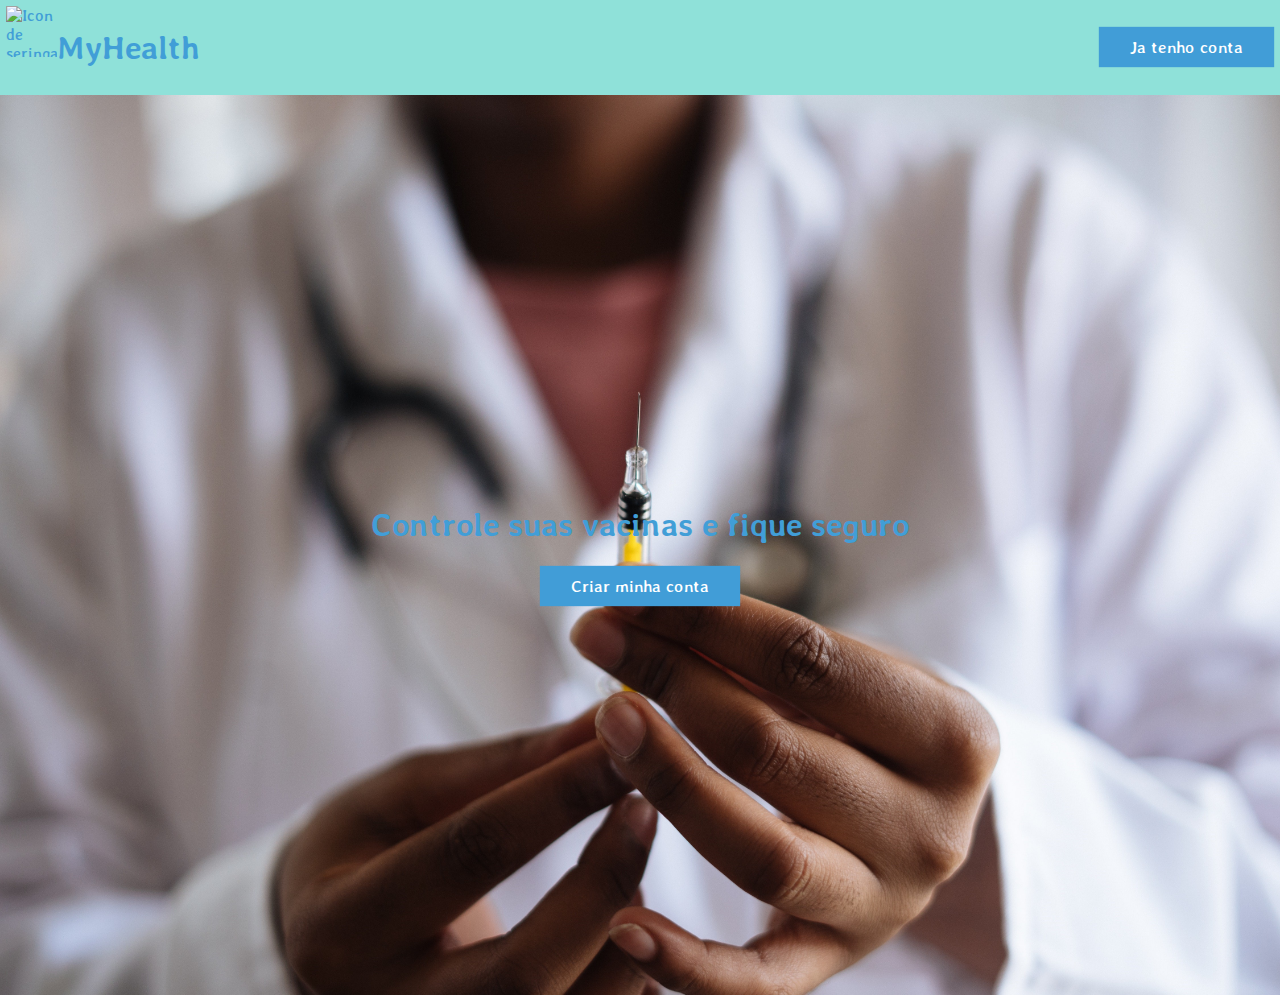
==== html/Index.html @ 2eaed749 "Inicial" ====
<!DOCTYPE html>
<html>
    <head>
        <link rel="icon" type="png" href="https://cdn-icons-png.flaticon.com/512/1021/1021562.png">  
        <title>MyHealth</title>     
        
        <link rel="stylesheet" href="/css/styleIndex.css">
    </head>
    <body>
        <!-- #region Cabeçalho -->
        <nav>
            <div id="div_logoEnome">
                <img id="iconePage" src="https://cdn-icons-png.flaticon.com/512/1021/1021562.png" alt="Icon de seringa">
                <h1>MyHealth</h1>
            </div>            
            <a class="btn" href="">Ja tenho conta</a>
        </nav>
        <!-- #endregion -->
        <!-- #region Corpo -->
        <Main>
            <section>
                <h1>
                    Controle suas vacinas e fique seguro
                </h1>
                <a class="btn" href="">Criar minha conta</a>
            </section>           
        </Main>
        <!-- #endregion -->
    </body>
</html>
---- css/styleIndex.css ----
@import url('https://fonts.googleapis.com/css2?family=Averia+Libre&display=swap');

body{
    margin: 0;
    color: #419ED7;
    font-family: 'Averia Libre';
}
#iconePage{
    width: 51px;
    height: 51px;
}
nav{
    background-color: #8FE1D9;
    display: flex;
    flex-direction: row;
    justify-content: space-between;
    align-items: center;
    padding: 0.5%;
}
#div_logoEnome{
    display: flex;                
}
main{
    background: url(/img/noticias_vacina.jpg);
    background-position: center;
    background-size: cover;
    height: 100vh;
    display: flex;
    flex-direction: column;
    align-items: center;
    justify-content: center;
}
section{
    display: flex;
    flex-direction: column;
    justify-content: center;
    align-items: center;
    
}
.btn{
    box-shadow: 0px 0px 1px 0px #419dd7;
    background:linear-gradient(to bottom, #419dd7 5%, #419dd7 100%);
    background-color:#419dd7;
    display:inline-block;
    cursor:pointer;
    color:#ffffff;
    font-size:17px;
    padding:10px 31px;
    text-decoration:none;
}
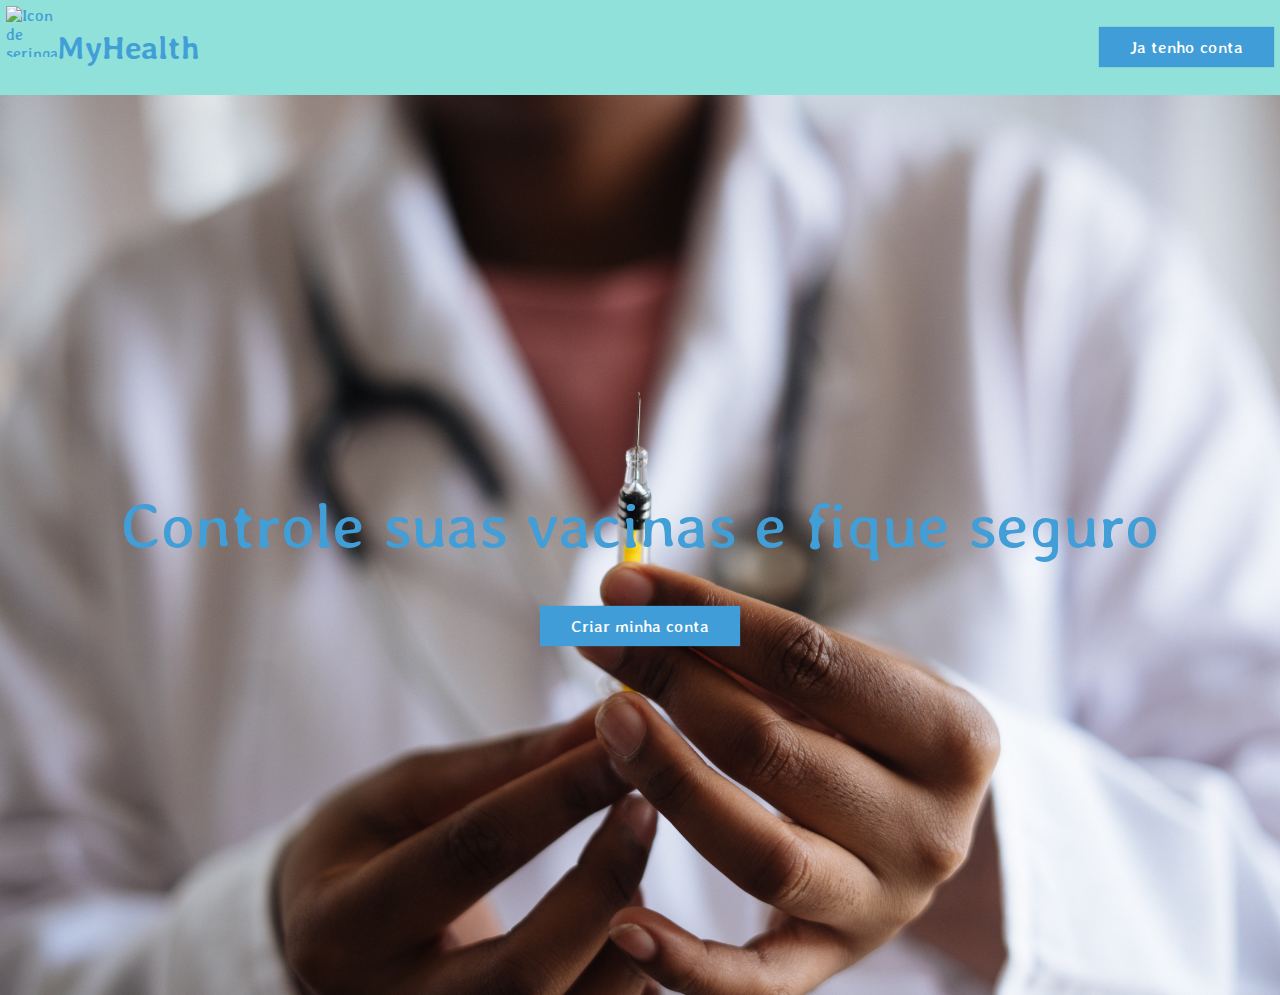
==== commit f06f77ae: "Alteração no css" ====
--- a/html/Index.html
+++ b/html/Index.html
@@ -13,16 +13,14 @@
                 <img id="iconePage" src="https://cdn-icons-png.flaticon.com/512/1021/1021562.png" alt="Icon de seringa">
                 <h1>MyHealth</h1>
             </div>            
-            <a class="btn" href="">Ja tenho conta</a>
+            <a class="btn" href="/html/Entrar.html">Ja tenho conta</a>
         </nav>
         <!-- #endregion -->
         <!-- #region Corpo -->
         <Main>
             <section>
-                <h1>
-                    Controle suas vacinas e fique seguro
-                </h1>
-                <a class="btn" href="">Criar minha conta</a>
+                <h1>Controle suas vacinas e fique seguro</h1>
+                <a class="btn" href="/html/Criar_conta.html">Criar minha conta</a>
             </section>           
         </Main>
         <!-- #endregion -->
--- a/css/styleIndex.css
+++ b/css/styleIndex.css
@@ -37,6 +37,14 @@
     align-items: center;
     
 }
+
+section h1{
+    font-weight: 400;
+    font-size: 64px;
+    line-height: 76px;
+    text-align: center;
+}
+
 .btn{
     box-shadow: 0px 0px 1px 0px #419dd7;
     background:linear-gradient(to bottom, #419dd7 5%, #419dd7 100%);
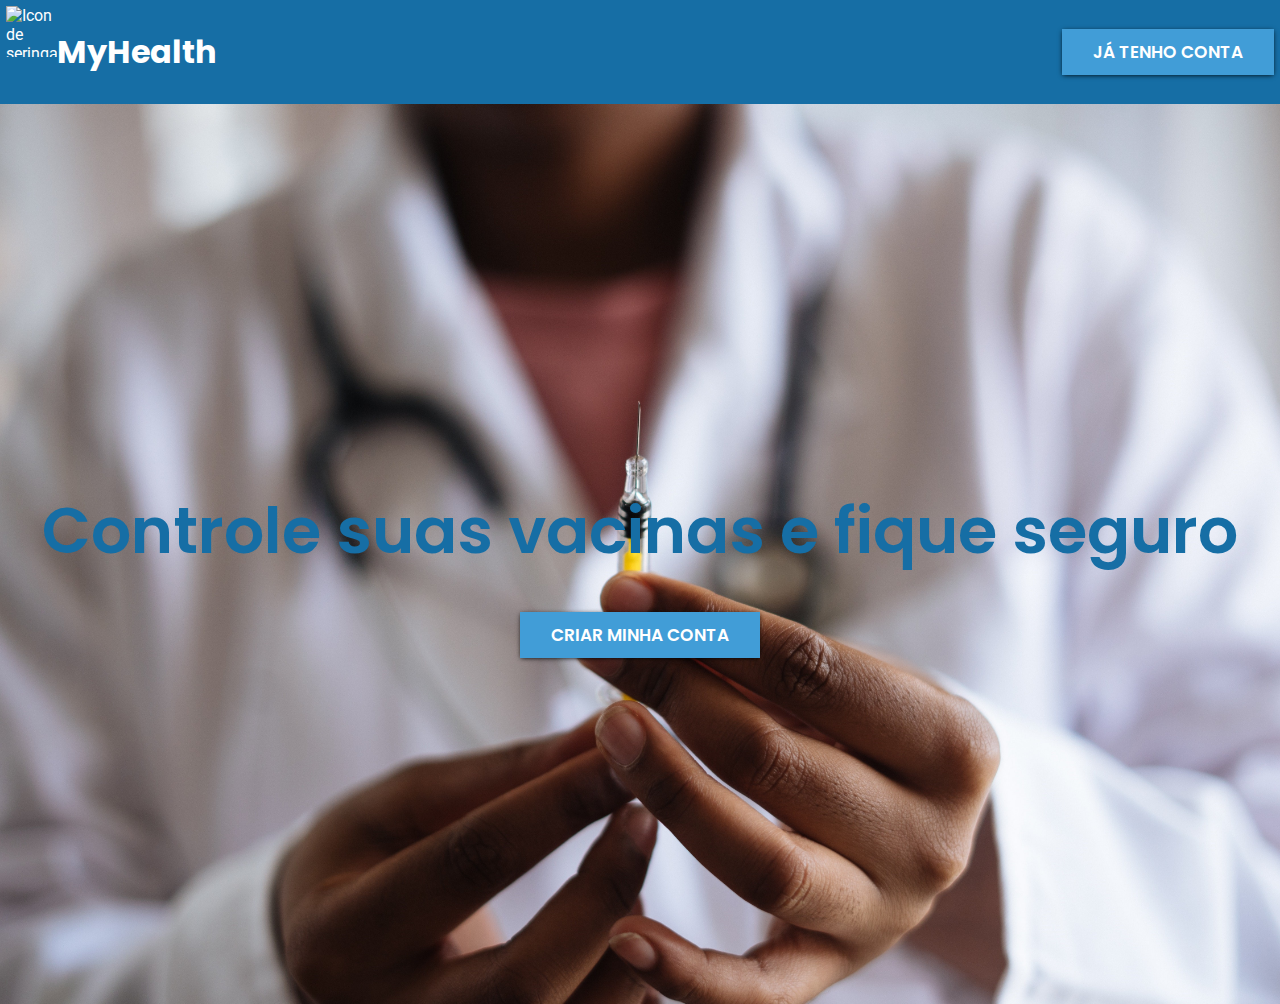
==== commit 0be5ccb1: "refactor: mudança do design das cores do layout" ====
--- a/html/Index.html
+++ b/html/Index.html
@@ -4,25 +4,22 @@
         <link rel="icon" type="png" href="https://cdn-icons-png.flaticon.com/512/1021/1021562.png">  
         <title>MyHealth</title>     
         
+        <link rel="stylesheet" href="/css/StyleDefault.css">
         <link rel="stylesheet" href="/css/styleIndex.css">
     </head>
     <body>
-        <!-- #region Cabeçalho -->
         <nav>
             <div id="div_logoEnome">
                 <img id="iconePage" src="https://cdn-icons-png.flaticon.com/512/1021/1021562.png" alt="Icon de seringa">
                 <h1>MyHealth</h1>
             </div>            
-            <a class="btn" href="/html/Entrar.html">Ja tenho conta</a>
+            <a class="btn" href="/html/Entrar.html">Já tenho conta</a>
         </nav>
-        <!-- #endregion -->
-        <!-- #region Corpo -->
         <Main>
             <section>
-                <h1>Controle suas vacinas e fique seguro</h1>
+                <h1 class="title">Controle suas vacinas e fique seguro</h1>
                 <a class="btn" href="/html/Criar_conta.html">Criar minha conta</a>
             </section>           
         </Main>
-        <!-- #endregion -->
     </body>
 </html>--- a/css/StyleDefault.css
+++ b/css/StyleDefault.css
@@ -0,0 +1,25 @@
+@import url('https://fonts.googleapis.com/css2?family=Poppins:wght@100;400;500;600;700;800;900&display=swap');
+@import url('https://fonts.googleapis.com/css2?family=Roboto:wght@100;400;500;700;900&display=swap');
+
+body {
+  margin: 0;
+  padding: 0;
+  font-family: 'Roboto', sans-serif;
+}
+
+h1, h2, h3, h4, button, a {
+  font-family: 'Poppins', sans-serif;
+}
+
+.container {
+  max-width: 1200px;
+  box-sizing: border-box;
+  padding: 60px 120px;
+  margin: 0 auto;
+}
+
+@media (min-width: 640px) {
+  .container {
+    padding: 20px 60px;
+  }
+}--- a/css/styleIndex.css
+++ b/css/styleIndex.css
@@ -1,25 +1,27 @@
-@import url('https://fonts.googleapis.com/css2?family=Averia+Libre&display=swap');
+.title {
+    font-weight: 600;
+    color: #166ea5;
+}
 
-body{
-    margin: 0;
-    color: #419ED7;
-    font-family: 'Averia Libre';
-}
 #iconePage{
     width: 51px;
     height: 51px;
 }
+
 nav{
-    background-color: #8FE1D9;
+    background-color: #166ea5;
     display: flex;
     flex-direction: row;
     justify-content: space-between;
     align-items: center;
     padding: 0.5%;
 }
+
 #div_logoEnome{
-    display: flex;                
+    display: flex;
+    color: #fff
 }
+
 main{
     background: url(/img/noticias_vacina.jpg);
     background-position: center;
@@ -30,6 +32,7 @@
     align-items: center;
     justify-content: center;
 }
+
 section{
     display: flex;
     flex-direction: column;
@@ -46,13 +49,18 @@
 }
 
 .btn{
-    box-shadow: 0px 0px 1px 0px #419dd7;
-    background:linear-gradient(to bottom, #419dd7 5%, #419dd7 100%);
+    box-shadow: 0px 1px 5px -1px #000000;
     background-color:#419dd7;
+    font-weight: 600;
+    text-transform: uppercase;
     display:inline-block;
     cursor:pointer;
     color:#ffffff;
     font-size:17px;
     padding:10px 31px;
     text-decoration:none;
+}
+
+.btn:hover {
+    background-color:#267db2;
 }